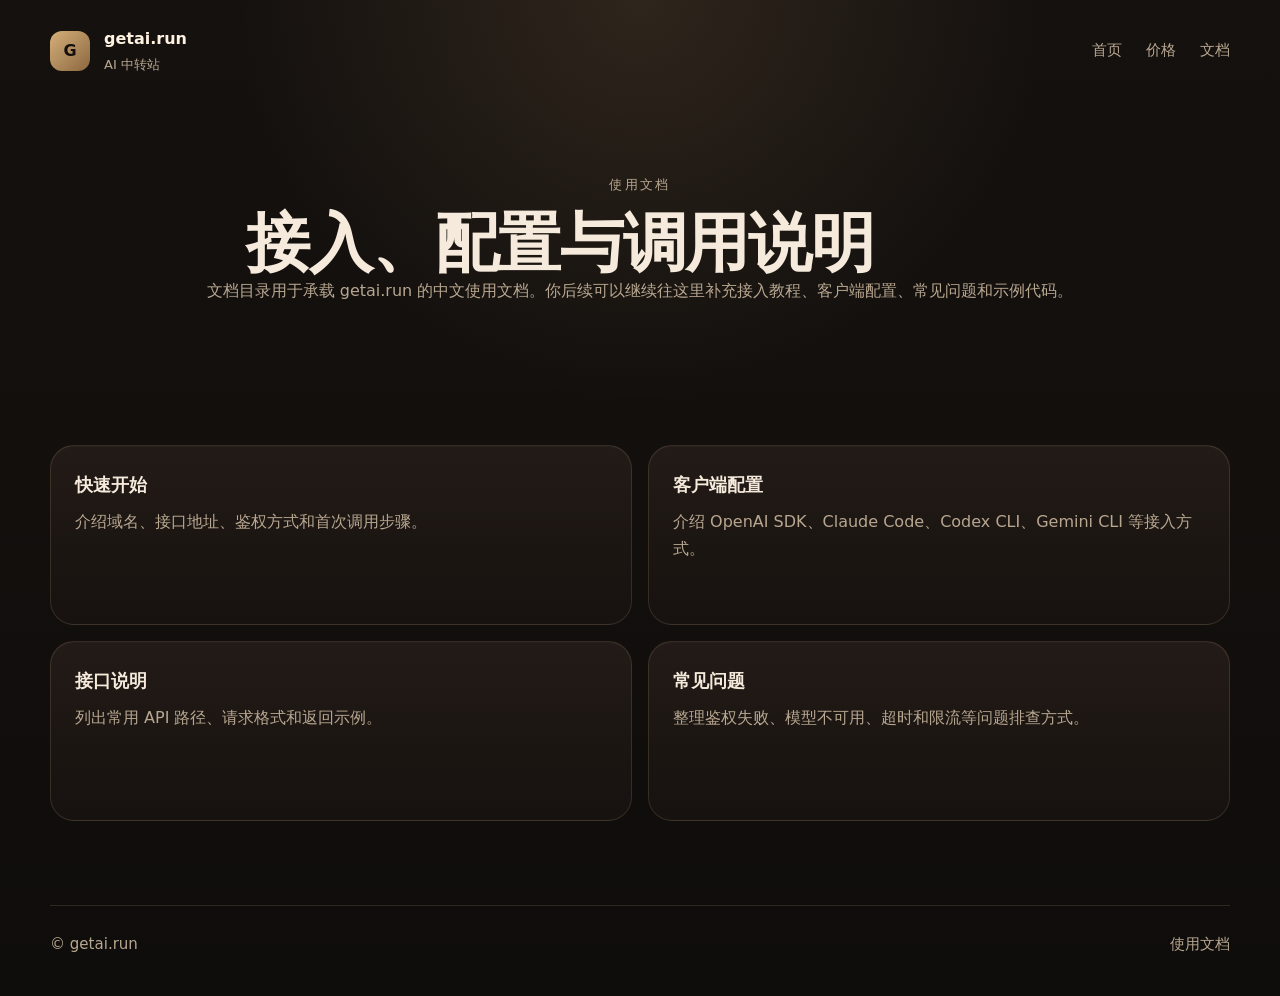
==== website/docs/index.html @ 45624e5b "feat: add pricing and docs pages" ====
<!doctype html>
<html lang="zh-CN">
  <head>
    <meta charset="utf-8">
    <meta name="viewport" content="width=device-width, initial-scale=1">
    <meta name="description" content="getai.run 使用文档。">
    <title>使用文档 | getai.run</title>
    <link rel="stylesheet" href="../styles.css">
  </head>
  <body>
    <div class="page-shell">
      <header class="site-header">
        <a class="brand" href="/" aria-label="getai.run 首页">
          <span class="brand-mark" aria-hidden="true">G</span>
          <div class="brand-text">
            <strong>getai.run</strong>
            <span>AI 中转站</span>
          </div>
        </a>
        <nav class="site-nav" aria-label="主导航">
          <a href="/">首页</a>
          <a href="/价格/">价格</a>
          <a href="/docs/">文档</a>
        </nav>
      </header>

      <main>
        <section class="cta-section page-section">
          <p class="eyebrow">使用文档</p>
          <h1 class="inner-title">接入、配置与调用说明</h1>
          <p>
            文档目录用于承载 getai.run 的中文使用文档。你后续可以继续往这里补充接入教程、客户端配置、常见问题和示例代码。
          </p>
        </section>

        <section class="section">
          <div class="card-grid docs-grid">
            <article class="info-card">
              <h3>快速开始</h3>
              <p>介绍域名、接口地址、鉴权方式和首次调用步骤。</p>
            </article>
            <article class="info-card">
              <h3>客户端配置</h3>
              <p>介绍 OpenAI SDK、Claude Code、Codex CLI、Gemini CLI 等接入方式。</p>
            </article>
            <article class="info-card">
              <h3>接口说明</h3>
              <p>列出常用 API 路径、请求格式和返回示例。</p>
            </article>
            <article class="info-card">
              <h3>常见问题</h3>
              <p>整理鉴权失败、模型不可用、超时和限流等问题排查方式。</p>
            </article>
          </div>
        </section>
      </main>

      <footer class="site-footer">
        <span>© getai.run</span>
        <span>使用文档</span>
      </footer>
    </div>
  </body>
</html>
---- website/styles.css ----
:root {
  color-scheme: dark;
  --bg: #0f0d0b;
  --bg-soft: #171311;
  --surface: rgba(28, 22, 19, 0.92);
  --surface-strong: #221a16;
  --surface-soft: rgba(255, 255, 255, 0.03);
  --text: #f5eadb;
  --muted: #b8a790;
  --line: rgba(210, 181, 138, 0.16);
  --gold: #c8a26a;
  --gold-strong: #e0b87d;
  --gold-soft: rgba(200, 162, 106, 0.16);
  --shadow: 0 24px 80px rgba(0, 0, 0, 0.45);
}

* {
  box-sizing: border-box;
}

html {
  scroll-behavior: smooth;
}

body {
  margin: 0;
  min-width: 320px;
  background:
    radial-gradient(circle at top, rgba(200, 162, 106, 0.14), transparent 34%),
    linear-gradient(180deg, #15110f 0%, #0f0d0b 100%);
  color: var(--text);
  font-family: "PingFang SC", "Noto Sans SC", "Microsoft YaHei", Inter, system-ui, sans-serif;
  line-height: 1.65;
}

a {
  color: inherit;
  text-decoration: none;
}

.page-shell {
  min-height: 100vh;
}

.site-header,
.hero,
.section,
.site-footer {
  width: min(1180px, calc(100% - 40px));
  margin: 0 auto;
}

.site-header {
  display: flex;
  align-items: center;
  justify-content: space-between;
  gap: 24px;
  padding: 26px 0 18px;
}

.brand {
  display: inline-flex;
  align-items: center;
  gap: 14px;
}

.brand-mark {
  display: grid;
  place-items: center;
  width: 40px;
  height: 40px;
  border-radius: 12px;
  background: linear-gradient(135deg, #d5b07a 0%, #8c673f 100%);
  color: #140f0c;
  font-weight: 900;
}

.brand-text {
  display: flex;
  flex-direction: column;
  gap: 2px;
}

.brand-text strong {
  font-size: 1rem;
  color: #fff2e0;
}

.brand-text span {
  font-size: 0.82rem;
  color: var(--muted);
}

.site-nav {
  display: flex;
  align-items: center;
  gap: 24px;
  color: var(--muted);
  font-size: 0.95rem;
}

.site-nav a:hover {
  color: var(--gold-strong);
}

.hero {
  display: grid;
  grid-template-columns: minmax(0, 1fr) minmax(380px, 470px);
  gap: 48px;
  align-items: center;
  padding: 68px 0 88px;
}

.eyebrow {
  margin: 0 0 14px;
  color: var(--gold-strong);
  font-size: 0.8rem;
  letter-spacing: 0.18em;
  text-transform: uppercase;
}

h1,
h2,
h3,
p {
  margin: 0;
  overflow-wrap: anywhere;
}

h1 {
  font-size: clamp(2.8rem, 6vw, 5.4rem);
  line-height: 1.06;
  letter-spacing: -0.02em;
  max-width: 760px;
}

h2 {
  font-size: clamp(2rem, 3.8vw, 3.2rem);
  line-height: 1.12;
}

h3 {
  font-size: 1.12rem;
}

.hero-text,
.section-text,
.info-card p,
.access-card p,
.cta-section p {
  color: var(--muted);
}

.hero-text {
  max-width: 660px;
  margin-top: 24px;
  font-size: 1.08rem;
}

.hero-actions {
  display: flex;
  flex-wrap: wrap;
  gap: 14px;
  margin-top: 32px;
}

.hero-actions.center {
  justify-content: center;
}

.button {
  display: inline-flex;
  align-items: center;
  justify-content: center;
  min-height: 48px;
  padding: 12px 20px;
  border-radius: 999px;
  font-weight: 700;
  transition: transform 0.18s ease, opacity 0.18s ease, background 0.18s ease;
}

.button:hover {
  transform: translateY(-1px);
}

.button-primary {
  background: linear-gradient(135deg, #d8b07a 0%, #b8864e 100%);
  color: #1a130f;
  box-shadow: 0 10px 30px rgba(200, 162, 106, 0.25);
}

.button-secondary {
  border: 1px solid var(--line);
  background: rgba(255, 255, 255, 0.04);
  color: var(--text);
}

.hero-notes {
  display: flex;
  flex-wrap: wrap;
  gap: 12px;
  margin-top: 22px;
  color: var(--muted);
  font-size: 0.95rem;
}

.hero-notes span {
  padding: 8px 12px;
  border: 1px solid var(--line);
  border-radius: 999px;
  background: rgba(255, 255, 255, 0.025);
}

.hero-panel {
  border: 1px solid var(--line);
  border-radius: 28px;
  background: linear-gradient(180deg, rgba(29, 23, 20, 0.98), rgba(18, 14, 12, 0.98));
  box-shadow: var(--shadow);
  overflow: hidden;
}

.panel-top {
  display: flex;
  gap: 8px;
  padding: 18px 20px;
  border-bottom: 1px solid rgba(255, 255, 255, 0.05);
  background: rgba(255, 255, 255, 0.02);
}

.panel-top span {
  width: 10px;
  height: 10px;
  border-radius: 50%;
  background: rgba(255, 255, 255, 0.22);
}

.panel-top span:nth-child(1) {
  background: #7a5740;
}

.panel-top span:nth-child(2) {
  background: #b38959;
}

.panel-top span:nth-child(3) {
  background: #e0b87d;
}

.panel-body {
  padding: 22px;
}

.terminal-line {
  display: flex;
  gap: 10px;
  padding: 14px 16px;
  border: 1px solid rgba(255, 255, 255, 0.06);
  border-radius: 16px;
  background: rgba(255, 255, 255, 0.025);
  color: #f8e8d3;
  font-family: ui-monospace, SFMono-Regular, Menlo, Consolas, monospace;
  font-size: 0.9rem;
}

.prompt {
  color: var(--gold-strong);
}

.flow-grid {
  display: grid;
  grid-template-columns: 1fr 1fr 1fr;
  gap: 14px;
  margin-top: 18px;
}

.flow-column,
.flow-core {
  display: flex;
  flex-direction: column;
  gap: 10px;
  padding: 18px;
  border: 1px solid rgba(255, 255, 255, 0.06);
  border-radius: 20px;
  background: var(--surface-soft);
}

.flow-column b,
.flow-core strong {
  color: #fff0da;
}

.flow-column span,
.flow-core em,
.flow-core small {
  color: var(--muted);
  font-style: normal;
}

.flow-column span {
  padding: 10px 12px;
  border-radius: 14px;
  background: rgba(255, 255, 255, 0.03);
}

.flow-core {
  justify-content: center;
  text-align: center;
  background: linear-gradient(180deg, rgba(200, 162, 106, 0.12), rgba(255, 255, 255, 0.03));
}

.flow-core strong {
  font-size: 1.5rem;
}

.section {
  padding: 84px 0;
}

.section-head {
  max-width: 760px;
  margin-bottom: 30px;
}

.section-head.compact {
  margin-bottom: 22px;
}

.card-grid {
  display: grid;
  grid-template-columns: repeat(4, minmax(0, 1fr));
  gap: 16px;
}

.info-card,
.access-card {
  padding: 24px;
  border: 1px solid var(--line);
  border-radius: 24px;
  background: linear-gradient(180deg, rgba(36, 28, 24, 0.95), rgba(24, 19, 16, 0.95));
  box-shadow: inset 0 1px 0 rgba(255, 255, 255, 0.02);
}

.info-card {
  min-height: 200px;
}

.info-card h3,
.access-card strong {
  margin-bottom: 10px;
  display: block;
}

.split {
  display: grid;
  grid-template-columns: minmax(0, 0.95fr) minmax(360px, 1fr);
  gap: 40px;
  align-items: center;
}

.tag-grid {
  display: grid;
  grid-template-columns: repeat(2, minmax(0, 1fr));
  gap: 14px;
}

.tag-grid span {
  padding: 18px 20px;
  border: 1px solid var(--line);
  border-radius: 18px;
  background: rgba(255, 255, 255, 0.03);
  color: #f0dfca;
}

.access-section {
  border-top: 1px solid var(--line);
  border-bottom: 1px solid var(--line);
}

.access-layout {
  display: grid;
  grid-template-columns: repeat(3, minmax(0, 1fr));
  gap: 16px;
}

.access-card small {
  display: inline-block;
  margin-bottom: 12px;
  color: var(--gold-strong);
}

.access-card.primary {
  background: linear-gradient(180deg, rgba(200, 162, 106, 0.14), rgba(35, 27, 23, 0.95));
}

.cta-section {
  width: min(920px, calc(100% - 40px));
  margin: 0 auto;
  padding: 100px 0 110px;
  text-align: center;
}

.page-section {
  padding-top: 80px;
  padding-bottom: 56px;
}

.inner-title {
  font-size: clamp(2.4rem, 5vw, 4rem);
  line-height: 1.08;
}

.docs-grid {
  grid-template-columns: repeat(2, minmax(0, 1fr));
}

.docs-grid .info-card {
  min-height: 180px;
}

.site-footer {
  display: flex;
  align-items: center;
  justify-content: space-between;
  gap: 20px;
  padding: 26px 0 40px;
  border-top: 1px solid var(--line);
  color: var(--muted);
  font-size: 0.94rem;
}

@media (max-width: 980px) {
  .hero,
  .split,
  .access-layout,
  .card-grid {
    grid-template-columns: 1fr;
  }

  .hero {
    padding-top: 44px;
  }

  .flow-grid {
    grid-template-columns: 1fr;
  }
}

@media (max-width: 720px) {
  .site-header,
  .site-footer {
    flex-direction: column;
    align-items: flex-start;
  }

  .site-nav {
    gap: 16px;
    flex-wrap: wrap;
  }

  .tag-grid,
  .docs-grid {
    grid-template-columns: 1fr;
  }

  h1 {
    font-size: 2.5rem;
  }
}
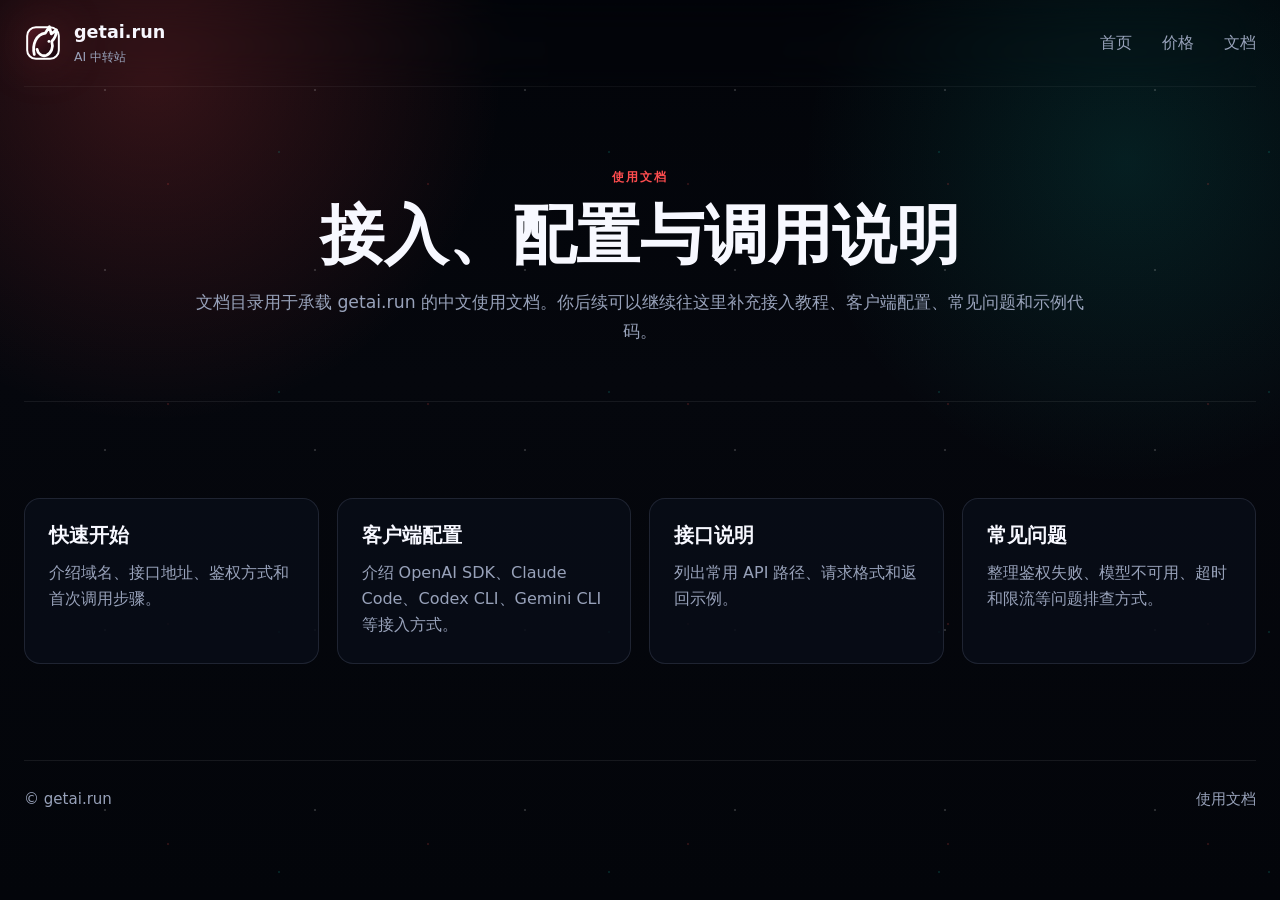
==== commit 20b35c8e: "feat: update website branding assets" ====
--- a/website/docs/index.html
+++ b/website/docs/index.html
@@ -5,13 +5,14 @@
     <meta name="viewport" content="width=device-width, initial-scale=1">
     <meta name="description" content="getai.run 使用文档。">
     <title>使用文档 | getai.run</title>
+    <link rel="icon" href="../brand-icon.svg" type="image/svg+xml">
     <link rel="stylesheet" href="../styles.css">
   </head>
   <body>
     <div class="page-shell">
       <header class="site-header">
         <a class="brand" href="/" aria-label="getai.run 首页">
-          <span class="brand-mark" aria-hidden="true">G</span>
+          <img class="brand-mark" src="../brand-icon.svg" alt="" aria-hidden="true">
           <div class="brand-text">
             <strong>getai.run</strong>
             <span>AI 中转站</span>
--- a/website/styles.css
+++ b/website/styles.css
@@ -1,17 +1,20 @@
 :root {
   color-scheme: dark;
-  --bg: #0f0d0b;
-  --bg-soft: #171311;
-  --surface: rgba(28, 22, 19, 0.92);
-  --surface-strong: #221a16;
-  --surface-soft: rgba(255, 255, 255, 0.03);
-  --text: #f5eadb;
-  --muted: #b8a790;
-  --line: rgba(210, 181, 138, 0.16);
-  --gold: #c8a26a;
-  --gold-strong: #e0b87d;
-  --gold-soft: rgba(200, 162, 106, 0.16);
-  --shadow: 0 24px 80px rgba(0, 0, 0, 0.45);
+  --bg: #05070d;
+  --bg-deep: #020409;
+  --surface: rgba(9, 13, 24, 0.86);
+  --surface-strong: #0b101c;
+  --surface-soft: rgba(255, 255, 255, 0.035);
+  --text: #f7f8ff;
+  --muted: #98a2ba;
+  --muted-strong: #c5cad8;
+  --line: rgba(138, 151, 184, 0.18);
+  --line-strong: rgba(159, 171, 205, 0.28);
+  --accent: #ff4d4f;
+  --accent-soft: rgba(255, 77, 79, 0.16);
+  --green: #00d59a;
+  --teal: #15d6c4;
+  --shadow: 0 28px 80px rgba(0, 0, 0, 0.48);
 }
 
 * {
@@ -26,16 +29,41 @@
   margin: 0;
   min-width: 320px;
   background:
-    radial-gradient(circle at top, rgba(200, 162, 106, 0.14), transparent 34%),
-    linear-gradient(180deg, #15110f 0%, #0f0d0b 100%);
+    radial-gradient(circle at 12% 8%, rgba(255, 77, 79, 0.2), transparent 25%),
+    radial-gradient(circle at 88% 18%, rgba(21, 214, 196, 0.12), transparent 24%),
+    linear-gradient(180deg, var(--bg-deep) 0%, var(--bg) 42%, #03050a 100%);
   color: var(--text);
-  font-family: "PingFang SC", "Noto Sans SC", "Microsoft YaHei", Inter, system-ui, sans-serif;
+  font-family: Inter, "PingFang SC", "Noto Sans SC", "Microsoft YaHei", system-ui, sans-serif;
   line-height: 1.65;
+}
+
+body::before {
+  position: fixed;
+  inset: 0;
+  z-index: -1;
+  background-image:
+    radial-gradient(circle, rgba(255, 255, 255, 0.42) 0 1px, transparent 1.5px),
+    radial-gradient(circle, rgba(255, 77, 79, 0.42) 0 1px, transparent 1.5px),
+    radial-gradient(circle, rgba(21, 214, 196, 0.38) 0 1px, transparent 1.5px);
+  background-position: 0 0, 38px 74px, 114px 32px;
+  background-size: 210px 180px, 260px 220px, 330px 240px;
+  content: "";
+  opacity: 0.38;
+  pointer-events: none;
 }
 
 a {
   color: inherit;
   text-decoration: none;
+}
+
+h1,
+h2,
+h3,
+p,
+summary {
+  margin: 0;
+  overflow-wrap: anywhere;
 }
 
 .page-shell {
@@ -46,137 +74,204 @@
 .hero,
 .section,
 .site-footer {
-  width: min(1180px, calc(100% - 40px));
+  width: min(1260px, calc(100% - 48px));
   margin: 0 auto;
 }
 
 .site-header {
+  position: sticky;
+  top: 0;
+  z-index: 10;
   display: flex;
   align-items: center;
   justify-content: space-between;
   gap: 24px;
-  padding: 26px 0 18px;
+  padding: 18px 0;
+  border-bottom: 1px solid rgba(255, 255, 255, 0.05);
+  backdrop-filter: blur(18px);
 }
 
 .brand {
   display: inline-flex;
   align-items: center;
-  gap: 14px;
+  gap: 12px;
+  min-width: max-content;
+  font-size: 1.1rem;
+  letter-spacing: 0;
+}
+
+.brand-text {
+  display: flex;
+  flex-direction: column;
+  gap: 0;
+}
+
+.brand-text span {
+  color: var(--muted);
+  font-size: 0.78rem;
 }
 
 .brand-mark {
+  width: 38px;
+  height: 38px;
+  display: block;
+  border-radius: 10px;
+  object-fit: contain;
+  filter: drop-shadow(0 0 24px rgba(255, 77, 79, 0.24));
+}
+
+.site-nav {
+  display: flex;
+  align-items: center;
+  gap: 30px;
+  color: var(--muted);
+  font-size: 0.98rem;
+}
+
+.header-actions {
+  display: flex;
+  align-items: center;
+  gap: 10px;
+  min-width: max-content;
+}
+
+.hidden {
+  display: none !important;
+}
+
+.site-nav a {
+  transition: color 0.18s ease;
+}
+
+.site-nav a:hover {
+  color: var(--accent);
+}
+
+.hero {
+  padding: 44px 0 76px;
+}
+
+.hero-head,
+.section-head {
+  max-width: 820px;
+}
+
+.hero-head {
+  margin: 0 auto 42px;
+  text-align: center;
+}
+
+.eyebrow {
+  margin-bottom: 14px;
+  color: var(--accent);
+  font-size: 0.78rem;
+  font-weight: 800;
+  letter-spacing: 0.16em;
+  text-transform: uppercase;
+}
+
+h1 {
+  font-size: clamp(3.8rem, 7.2vw, 7.25rem);
+  line-height: 1.02;
+  letter-spacing: 0;
+}
+
+h2 {
+  font-size: clamp(2rem, 4vw, 3.3rem);
+  line-height: 1.12;
+  letter-spacing: 0;
+}
+
+h3 {
+  font-size: 1.22rem;
+  line-height: 1.35;
+  letter-spacing: 0;
+}
+
+.hero-text,
+.section-head p,
+.steps p,
+.feature-item p,
+.showcase-card p,
+.faq-list p {
+  color: var(--muted);
+}
+
+.hero-text {
+  max-width: 760px;
+  margin: 16px auto 0;
+  font-size: 1.08rem;
+}
+
+.quickstart-layout {
+  display: grid;
+  grid-template-columns: minmax(280px, 0.7fr) minmax(460px, 1.3fr);
+  gap: 42px;
+  align-items: center;
+}
+
+.steps {
+  display: grid;
+  gap: 34px;
+  margin: 0;
+  padding: 0;
+  list-style: none;
+}
+
+.steps li {
+  display: grid;
+  grid-template-columns: 48px 1fr;
+  gap: 18px;
+  align-items: start;
+}
+
+.step-index {
   display: grid;
   place-items: center;
-  width: 40px;
-  height: 40px;
-  border-radius: 12px;
-  background: linear-gradient(135deg, #d5b07a 0%, #8c673f 100%);
-  color: #140f0c;
+  width: 44px;
+  height: 44px;
+  border-radius: 50%;
+  background: linear-gradient(145deg, #2bc6a4, #277d70);
+  color: #fff;
+  font-size: 1.05rem;
   font-weight: 900;
-}
-
-.brand-text {
-  display: flex;
-  flex-direction: column;
-  gap: 2px;
-}
-
-.brand-text strong {
-  font-size: 1rem;
-  color: #fff2e0;
-}
-
-.brand-text span {
-  font-size: 0.82rem;
-  color: var(--muted);
-}
-
-.site-nav {
-  display: flex;
-  align-items: center;
-  gap: 24px;
-  color: var(--muted);
+  box-shadow: 0 0 34px rgba(21, 214, 196, 0.22);
+}
+
+.steps h2 {
+  margin-bottom: 8px;
+  font-size: 1.2rem;
+}
+
+.steps p {
+  max-width: 520px;
   font-size: 0.95rem;
 }
 
-.site-nav a:hover {
-  color: var(--gold-strong);
-}
-
-.hero {
-  display: grid;
-  grid-template-columns: minmax(0, 1fr) minmax(380px, 470px);
-  gap: 48px;
-  align-items: center;
-  padding: 68px 0 88px;
-}
-
-.eyebrow {
-  margin: 0 0 14px;
-  color: var(--gold-strong);
-  font-size: 0.8rem;
-  letter-spacing: 0.18em;
-  text-transform: uppercase;
-}
-
-h1,
-h2,
-h3,
-p {
-  margin: 0;
-  overflow-wrap: anywhere;
-}
-
-h1 {
-  font-size: clamp(2.8rem, 6vw, 5.4rem);
-  line-height: 1.06;
-  letter-spacing: -0.02em;
-  max-width: 760px;
-}
-
-h2 {
-  font-size: clamp(2rem, 3.8vw, 3.2rem);
-  line-height: 1.12;
-}
-
-h3 {
-  font-size: 1.12rem;
-}
-
-.hero-text,
-.section-text,
-.info-card p,
-.access-card p,
-.cta-section p {
-  color: var(--muted);
-}
-
-.hero-text {
-  max-width: 660px;
-  margin-top: 24px;
-  font-size: 1.08rem;
-}
-
-.hero-actions {
+.step-actions {
   display: flex;
   flex-wrap: wrap;
-  gap: 14px;
-  margin-top: 32px;
-}
-
-.hero-actions.center {
-  justify-content: center;
+  gap: 12px;
+  margin-top: 14px;
 }
 
 .button {
   display: inline-flex;
   align-items: center;
   justify-content: center;
-  min-height: 48px;
-  padding: 12px 20px;
-  border-radius: 999px;
-  font-weight: 700;
-  transition: transform 0.18s ease, opacity 0.18s ease, background 0.18s ease;
+  min-height: 40px;
+  padding: 8px 17px;
+  border: 1px solid var(--line-strong);
+  border-radius: 8px;
+  font-weight: 800;
+  line-height: 1.2;
+  transition: border-color 0.18s ease, color 0.18s ease, transform 0.18s ease, background 0.18s ease;
+}
+
+.button.compact {
+  min-height: 36px;
+  padding: 7px 13px;
+  font-size: 0.92rem;
 }
 
 .button:hover {
@@ -184,285 +279,892 @@
 }
 
 .button-primary {
-  background: linear-gradient(135deg, #d8b07a 0%, #b8864e 100%);
-  color: #1a130f;
-  box-shadow: 0 10px 30px rgba(200, 162, 106, 0.25);
+  border-color: rgba(43, 198, 164, 0.55);
+  background: linear-gradient(135deg, #2bc6a4, #267e74);
+  color: #fff;
 }
 
 .button-secondary {
-  border: 1px solid var(--line);
   background: rgba(255, 255, 255, 0.04);
   color: var(--text);
 }
 
-.hero-notes {
+.button-secondary:hover {
+  border-color: var(--accent);
+  color: var(--accent);
+}
+
+.code-window {
+  overflow: hidden;
+  border: 1px solid var(--line-strong);
+  border-radius: 14px;
+  background: rgba(4, 6, 11, 0.94);
+  box-shadow: var(--shadow), inset 0 1px 0 rgba(255, 255, 255, 0.05);
+}
+
+.window-bar {
+  display: flex;
+  align-items: center;
+  gap: 9px;
+  min-height: 50px;
+  padding: 0 18px;
+  border-bottom: 1px solid var(--line);
+  background: rgba(255, 255, 255, 0.055);
+}
+
+.dot {
+  width: 12px;
+  height: 12px;
+  border-radius: 50%;
+}
+
+.dot.red {
+  background: #ff5f57;
+}
+
+.dot.yellow {
+  background: #ffbd2e;
+}
+
+.dot.green {
+  background: #28c840;
+}
+
+.window-title {
+  margin-left: 18px;
+  color: #6f7587;
+  font-family: ui-monospace, SFMono-Regular, Menlo, Consolas, monospace;
+  font-weight: 800;
+}
+
+.code-tabs {
+  display: flex;
+  min-height: 50px;
+  border-bottom: 1px solid var(--line);
+  background: rgba(255, 255, 255, 0.035);
+  color: #7f8495;
+  font-family: ui-monospace, SFMono-Regular, Menlo, Consolas, monospace;
+  font-weight: 800;
+}
+
+.code-tabs span {
+  display: grid;
+  place-items: center;
+  min-width: 88px;
+  padding: 0 16px;
+}
+
+.code-tabs .active {
+  border-right: 1px solid var(--line);
+  border-left: 1px solid var(--line);
+  background: rgba(0, 0, 0, 0.22);
+  color: var(--text);
+}
+
+pre {
+  margin: 0;
+  padding: 22px 28px;
+  overflow: auto;
+  color: var(--green);
+  font-family: ui-monospace, SFMono-Regular, Menlo, Consolas, monospace;
+  font-size: 0.9rem;
+  line-height: 1.42;
+}
+
+.section {
+  padding: 96px 0;
+  border-top: 1px solid rgba(255, 255, 255, 0.07);
+}
+
+.centered {
+  margin: 0 auto 62px;
+  text-align: center;
+}
+
+.centered p {
+  margin-top: 18px;
+  font-size: 1.08rem;
+}
+
+.feature-grid {
+  display: grid;
+  grid-template-columns: repeat(3, minmax(0, 1fr));
+  gap: 54px 76px;
+}
+
+.feature-item {
+  display: grid;
+  grid-template-columns: 58px 1fr;
+  gap: 20px;
+  align-items: start;
+}
+
+.feature-icon {
+  display: grid;
+  place-items: center;
+  width: 48px;
+  height: 48px;
+  border: 1px solid var(--line-strong);
+  border-radius: 10px;
+  background: rgba(255, 255, 255, 0.04);
+  color: var(--text);
+  font-size: 1.45rem;
+  font-weight: 900;
+}
+
+.feature-item h3 {
+  margin-bottom: 8px;
+  font-size: 1.08rem;
+}
+
+.feature-item p {
+  font-size: 1rem;
+}
+
+.showcase-section {
+  padding-top: 86px;
+}
+
+.showcase-head {
+  display: flex;
+  align-items: center;
+  justify-content: space-between;
+  gap: 24px;
+  margin-bottom: 42px;
+}
+
+.showcase-head h2 {
+  font-size: clamp(2rem, 3.5vw, 3rem);
+}
+
+.showcase-head h2 span,
+.showcase-head a,
+.card-top a {
+  color: var(--accent);
+}
+
+.showcase-head a,
+.card-top a {
+  font-size: 1.2rem;
+  font-weight: 800;
+}
+
+.showcase-grid {
+  display: grid;
+  grid-template-columns: repeat(2, minmax(0, 1fr));
+  gap: 28px;
+}
+
+.showcase-card {
+  min-height: 390px;
+  padding: 32px;
+  border: 1px solid var(--line-strong);
+  border-radius: 24px;
+  background: linear-gradient(180deg, rgba(12, 16, 28, 0.82), rgba(8, 12, 22, 0.88));
+  box-shadow: inset 0 1px 0 rgba(255, 255, 255, 0.04);
+}
+
+.card-top {
+  display: flex;
+  justify-content: space-between;
+  gap: 20px;
+  margin-bottom: 28px;
+}
+
+.card-top span,
+.tags span {
+  display: inline-flex;
+  align-items: center;
+  min-height: 34px;
+  padding: 5px 16px;
+  border: 1px solid var(--line);
+  border-radius: 999px;
+  color: #7f8aa6;
+  font-weight: 800;
+}
+
+.showcase-card h3 {
+  max-width: 560px;
+  font-size: clamp(1.45rem, 2.3vw, 2.1rem);
+}
+
+.showcase-card p {
+  margin-top: 26px;
+  font-size: 1.12rem;
+}
+
+.tags {
   display: flex;
   flex-wrap: wrap;
   gap: 12px;
-  margin-top: 22px;
+  margin-top: 30px;
+}
+
+.faq-section {
+  padding-bottom: 116px;
+}
+
+.faq-list {
+  overflow: hidden;
+  border: 1px solid rgba(255, 255, 255, 0.1);
+  border-radius: 14px;
+  background: rgba(0, 0, 0, 0.14);
+}
+
+.faq-list details + details {
+  border-top: 1px solid rgba(255, 255, 255, 0.08);
+}
+
+.faq-list summary {
+  position: relative;
+  display: block;
+  padding: 24px 56px 24px 24px;
+  cursor: pointer;
+  font-size: 1.08rem;
+  font-weight: 850;
+}
+
+.faq-list summary:focus {
+  outline: none;
+}
+
+.faq-list summary:focus-visible {
+  box-shadow: inset 0 0 0 2px rgba(255, 77, 79, 0.72);
+}
+
+.faq-list summary::after {
+  position: absolute;
+  top: 50%;
+  right: 24px;
+  color: var(--muted-strong);
+  content: "⌄";
+  transform: translateY(-50%);
+}
+
+.faq-list details[open] summary::after {
+  content: "⌃";
+}
+
+.faq-list p {
+  max-width: 900px;
+  padding: 0 24px 24px;
+}
+
+.faq-list a {
+  color: var(--accent);
+}
+
+.site-footer {
+  display: flex;
+  align-items: center;
+  justify-content: space-between;
+  gap: 20px;
+  padding: 26px 0 40px;
+  border-top: 1px solid rgba(255, 255, 255, 0.08);
   color: var(--muted);
-  font-size: 0.95rem;
-}
-
-.hero-notes span {
-  padding: 8px 12px;
+  font-size: 0.94rem;
+}
+
+.console-app {
+  display: grid;
+  min-height: calc(100vh - 1px);
+  grid-template-columns: 260px minmax(0, 1fr);
+  border-top: 1px solid var(--line);
+  background:
+    radial-gradient(circle at 18% 12%, rgba(255, 77, 79, 0.18), transparent 22%),
+    radial-gradient(circle at 92% 4%, rgba(21, 214, 196, 0.14), transparent 24%),
+    rgba(4, 7, 15, 0.72);
+}
+
+.console-sidebar {
+  position: sticky;
+  top: 0;
+  height: 100vh;
+  padding: 22px 14px;
+  border-right: 1px solid var(--line);
+  background: rgba(9, 13, 24, 0.72);
+  backdrop-filter: blur(18px);
+}
+
+.console-brand {
+  margin: 0 8px 28px;
+}
+
+.console-nav {
+  display: grid;
+  gap: 8px;
+}
+
+.console-nav button,
+.icon-button,
+.text-button {
+  border: 0;
+  color: inherit;
+  font: inherit;
+  cursor: pointer;
+}
+
+.console-nav button {
+  min-height: 46px;
+  padding: 0 16px;
+  border-radius: 10px;
+  background: transparent;
+  color: var(--muted-strong);
+  text-align: left;
+}
+
+.console-nav button:hover,
+.console-nav button.active {
+  background: rgba(255, 255, 255, 0.07);
+  color: var(--text);
+}
+
+.console-main {
+  min-width: 0;
+  padding: 24px 34px 54px;
+}
+
+.console-topbar {
+  display: flex;
+  align-items: center;
+  justify-content: space-between;
+  gap: 24px;
+  min-height: 74px;
+  margin-bottom: 32px;
+}
+
+.console-topbar h1 {
+  font-size: 1.6rem;
+}
+
+.console-user {
+  display: flex;
+  align-items: center;
+  gap: 10px;
+}
+
+.balance-pill,
+.user-pill {
+  display: inline-flex;
+  align-items: center;
+  min-height: 36px;
+  padding: 0 14px;
   border: 1px solid var(--line);
   border-radius: 999px;
-  background: rgba(255, 255, 255, 0.025);
-}
-
-.hero-panel {
+  background: rgba(255, 255, 255, 0.055);
+  color: var(--muted-strong);
+  font-weight: 800;
+}
+
+.balance-pill {
+  color: #7fb5ff;
+}
+
+.console-panel {
+  display: none;
+}
+
+.console-panel.active {
+  display: grid;
+  gap: 22px;
+}
+
+.metric-grid {
+  display: grid;
+  grid-template-columns: repeat(3, minmax(0, 1fr));
+  gap: 16px;
+}
+
+.metric-card,
+.console-card,
+.data-table,
+.plan-card {
+  border: 1px solid var(--line-strong);
+  border-radius: 16px;
+  background: rgba(12, 18, 31, 0.82);
+  box-shadow: inset 0 1px 0 rgba(255, 255, 255, 0.04);
+}
+
+.metric-card {
+  padding: 22px;
+}
+
+.metric-card span,
+.console-card p,
+.console-toolbar p,
+.table-row small,
+.plan-card p {
+  color: var(--muted);
+}
+
+.metric-card strong {
+  display: block;
+  margin-top: 8px;
+  font-size: 2rem;
+  line-height: 1.15;
+}
+
+.console-card {
+  padding: 24px;
+}
+
+.console-card-head,
+.console-toolbar,
+.table-row {
+  display: flex;
+  align-items: center;
+  justify-content: space-between;
+  gap: 18px;
+}
+
+.console-card h2,
+.console-toolbar h2 {
+  font-size: 1.35rem;
+}
+
+.console-card p {
+  margin-top: 6px;
+}
+
+.console-code {
+  margin-top: 18px;
   border: 1px solid var(--line);
-  border-radius: 28px;
-  background: linear-gradient(180deg, rgba(29, 23, 20, 0.98), rgba(18, 14, 12, 0.98));
+  border-radius: 12px;
+  background: rgba(0, 0, 0, 0.24);
+}
+
+.console-toolbar {
+  min-height: 54px;
+}
+
+.search-box {
+  width: min(360px, 100%);
+  min-height: 44px;
+  padding: 10px 16px;
+  border: 1px solid var(--line-strong);
+  border-radius: 10px;
+  background: rgba(255, 255, 255, 0.055);
+  color: var(--muted);
+}
+
+.icon-button {
+  display: grid;
+  place-items: center;
+  width: 44px;
+  height: 44px;
+  border: 1px solid var(--line-strong);
+  border-radius: 10px;
+  background: rgba(255, 255, 255, 0.055);
+}
+
+.data-table {
+  overflow: hidden;
+}
+
+.table-head,
+.table-row {
+  display: grid;
+  grid-template-columns: 1.1fr 1.1fr 0.9fr 0.8fr 1fr;
+  gap: 16px;
+  align-items: center;
+  padding: 16px 18px;
+}
+
+.orders-table .table-head,
+.orders-table .table-row {
+  grid-template-columns: 1fr 1fr 1fr 1fr 0.7fr;
+}
+
+.table-head {
+  background: rgba(255, 255, 255, 0.07);
+  color: var(--muted-strong);
+  font-weight: 850;
+}
+
+.table-row + .table-row {
+  border-top: 1px solid rgba(255, 255, 255, 0.06);
+}
+
+.key-prefix,
+.status-pill {
+  display: inline-flex;
+  width: fit-content;
+  min-height: 28px;
+  align-items: center;
+  padding: 3px 9px;
+  border-radius: 8px;
+  background: rgba(127, 181, 255, 0.14);
+  color: #7fb5ff;
+  font-family: ui-monospace, SFMono-Regular, Menlo, Consolas, monospace;
+  font-weight: 800;
+}
+
+.status-pill {
+  background: rgba(0, 213, 154, 0.12);
+  color: var(--green);
+  font-family: inherit;
+}
+
+.row-actions {
+  display: flex;
+  flex-wrap: wrap;
+  gap: 8px;
+}
+
+.row-actions button {
+  min-height: 32px;
+}
+
+.plan-grid {
+  display: grid;
+  grid-template-columns: repeat(3, minmax(0, 1fr));
+  gap: 16px;
+  margin-top: 22px;
+}
+
+.plan-card {
+  padding: 22px;
+}
+
+.plan-card strong {
+  display: block;
+  margin: 12px 0;
+  font-size: 2rem;
+}
+
+.auth-dialog {
+  width: min(560px, calc(100% - 36px));
+  padding: 0;
+  border: 1px solid var(--line-strong);
+  border-radius: 18px;
+  background: rgba(13, 19, 33, 0.98);
+  color: var(--text);
   box-shadow: var(--shadow);
-  overflow: hidden;
-}
-
-.panel-top {
-  display: flex;
+}
+
+.auth-dialog::backdrop {
+  background: rgba(2, 4, 9, 0.72);
+  backdrop-filter: blur(8px);
+}
+
+.auth-card {
+  position: relative;
+  display: grid;
+  gap: 16px;
+  padding: 34px;
+}
+
+.auth-card h2 {
+  font-size: 1.8rem;
+}
+
+.auth-card label {
+  display: grid;
   gap: 8px;
-  padding: 18px 20px;
-  border-bottom: 1px solid rgba(255, 255, 255, 0.05);
-  background: rgba(255, 255, 255, 0.02);
-}
-
-.panel-top span {
-  width: 10px;
-  height: 10px;
-  border-radius: 50%;
-  background: rgba(255, 255, 255, 0.22);
-}
-
-.panel-top span:nth-child(1) {
-  background: #7a5740;
-}
-
-.panel-top span:nth-child(2) {
-  background: #b38959;
-}
-
-.panel-top span:nth-child(3) {
-  background: #e0b87d;
-}
-
-.panel-body {
-  padding: 22px;
-}
-
-.terminal-line {
-  display: flex;
+  color: var(--muted-strong);
+  font-weight: 850;
+}
+
+.auth-card input,
+.auth-card select {
+  width: 100%;
+  min-height: 48px;
+  padding: 0 14px;
+  border: 1px solid var(--line-strong);
+  border-radius: 10px;
+  background: rgba(255, 255, 255, 0.055);
+  color: var(--text);
+  font: inherit;
+}
+
+.code-input-row {
+  display: grid;
+  grid-template-columns: minmax(0, 1fr) max-content;
   gap: 10px;
-  padding: 14px 16px;
-  border: 1px solid rgba(255, 255, 255, 0.06);
-  border-radius: 16px;
-  background: rgba(255, 255, 255, 0.025);
-  color: #f8e8d3;
-  font-family: ui-monospace, SFMono-Regular, Menlo, Consolas, monospace;
-  font-size: 0.9rem;
-}
-
-.prompt {
-  color: var(--gold-strong);
-}
-
-.flow-grid {
-  display: grid;
-  grid-template-columns: 1fr 1fr 1fr;
-  gap: 14px;
+}
+
+.dialog-close {
+  position: absolute;
+  top: 18px;
+  right: 18px;
+  border: 0;
+  background: transparent;
+  color: var(--muted);
+  font-size: 1.7rem;
+  cursor: pointer;
+}
+
+.text-button {
+  background: transparent;
+  color: var(--accent);
+  font-weight: 850;
+}
+
+.form-error {
+  min-height: 20px;
+  color: var(--accent);
+}
+
+.new-key-box {
+  display: grid;
+  gap: 10px;
+  padding: 14px;
+  border: 1px solid rgba(0, 213, 154, 0.28);
+  border-radius: 12px;
+  background: rgba(0, 213, 154, 0.08);
+}
+
+.new-key-box code {
+  overflow-wrap: anywhere;
+  color: var(--green);
+}
+
+.cta-section {
+  width: min(920px, calc(100% - 48px));
+  margin: 0 auto;
+  padding: 100px 0;
+  text-align: center;
+}
+
+.cta-section p:not(.eyebrow) {
   margin-top: 18px;
-}
-
-.flow-column,
-.flow-core {
-  display: flex;
-  flex-direction: column;
-  gap: 10px;
-  padding: 18px;
-  border: 1px solid rgba(255, 255, 255, 0.06);
-  border-radius: 20px;
-  background: var(--surface-soft);
-}
-
-.flow-column b,
-.flow-core strong {
-  color: #fff0da;
-}
-
-.flow-column span,
-.flow-core em,
-.flow-core small {
   color: var(--muted);
-  font-style: normal;
-}
-
-.flow-column span {
-  padding: 10px 12px;
-  border-radius: 14px;
-  background: rgba(255, 255, 255, 0.03);
-}
-
-.flow-core {
-  justify-content: center;
-  text-align: center;
-  background: linear-gradient(180deg, rgba(200, 162, 106, 0.12), rgba(255, 255, 255, 0.03));
-}
-
-.flow-core strong {
-  font-size: 1.5rem;
-}
-
-.section {
-  padding: 84px 0;
-}
-
-.section-head {
-  max-width: 760px;
-  margin-bottom: 30px;
-}
-
-.section-head.compact {
-  margin-bottom: 22px;
+  font-size: 1.08rem;
+}
+
+.page-section {
+  padding-top: 80px;
+  padding-bottom: 56px;
+}
+
+.inner-title {
+  font-size: clamp(2.4rem, 5vw, 4rem);
+  line-height: 1.08;
+}
+
+.docs-grid {
+  display: grid;
+  grid-template-columns: repeat(2, minmax(0, 1fr));
+  gap: 18px;
 }
 
 .card-grid {
   display: grid;
   grid-template-columns: repeat(4, minmax(0, 1fr));
-  gap: 16px;
+  gap: 18px;
+}
+
+.access-section {
+  border-top: 1px solid rgba(255, 255, 255, 0.07);
+}
+
+.access-layout {
+  display: grid;
+  grid-template-columns: repeat(3, minmax(0, 1fr));
+  gap: 18px;
 }
 
 .info-card,
 .access-card {
   padding: 24px;
   border: 1px solid var(--line);
-  border-radius: 24px;
-  background: linear-gradient(180deg, rgba(36, 28, 24, 0.95), rgba(24, 19, 16, 0.95));
-  box-shadow: inset 0 1px 0 rgba(255, 255, 255, 0.02);
-}
-
-.info-card {
-  min-height: 200px;
+  border-radius: 16px;
+  background: var(--surface);
 }
 
 .info-card h3,
 .access-card strong {
+  display: block;
   margin-bottom: 10px;
-  display: block;
-}
-
-.split {
-  display: grid;
-  grid-template-columns: minmax(0, 0.95fr) minmax(360px, 1fr);
-  gap: 40px;
-  align-items: center;
-}
-
-.tag-grid {
-  display: grid;
-  grid-template-columns: repeat(2, minmax(0, 1fr));
-  gap: 14px;
-}
-
-.tag-grid span {
-  padding: 18px 20px;
-  border: 1px solid var(--line);
-  border-radius: 18px;
-  background: rgba(255, 255, 255, 0.03);
-  color: #f0dfca;
-}
-
-.access-section {
-  border-top: 1px solid var(--line);
-  border-bottom: 1px solid var(--line);
-}
-
-.access-layout {
-  display: grid;
-  grid-template-columns: repeat(3, minmax(0, 1fr));
-  gap: 16px;
 }
 
 .access-card small {
   display: inline-block;
   margin-bottom: 12px;
-  color: var(--gold-strong);
+  color: var(--accent);
+  font-weight: 800;
 }
 
 .access-card.primary {
-  background: linear-gradient(180deg, rgba(200, 162, 106, 0.14), rgba(35, 27, 23, 0.95));
-}
-
-.cta-section {
-  width: min(920px, calc(100% - 40px));
-  margin: 0 auto;
-  padding: 100px 0 110px;
-  text-align: center;
-}
-
-.page-section {
-  padding-top: 80px;
-  padding-bottom: 56px;
-}
-
-.inner-title {
-  font-size: clamp(2.4rem, 5vw, 4rem);
-  line-height: 1.08;
-}
-
-.docs-grid {
-  grid-template-columns: repeat(2, minmax(0, 1fr));
-}
-
-.docs-grid .info-card {
-  min-height: 180px;
-}
-
-.site-footer {
-  display: flex;
-  align-items: center;
-  justify-content: space-between;
-  gap: 20px;
-  padding: 26px 0 40px;
-  border-top: 1px solid var(--line);
+  background: linear-gradient(180deg, rgba(255, 77, 79, 0.12), rgba(9, 13, 24, 0.9));
+}
+
+.info-card p,
+.access-card p {
   color: var(--muted);
-  font-size: 0.94rem;
-}
-
-@media (max-width: 980px) {
+}
+
+@media (max-width: 900px) {
+  .quickstart-layout,
+  .feature-grid,
+  .showcase-grid,
+  .card-grid,
+  .access-layout,
+  .console-app,
+  .metric-grid,
+  .plan-grid {
+    grid-template-columns: 1fr;
+  }
+
+  .console-sidebar {
+    position: static;
+    height: auto;
+  }
+
+  .console-nav {
+    grid-template-columns: repeat(3, minmax(0, 1fr));
+  }
+
+  .table-head,
+  .table-row,
+  .orders-table .table-head,
+  .orders-table .table-row {
+    grid-template-columns: 1fr;
+  }
+
+  .quickstart-layout {
+    gap: 46px;
+  }
+
+  .feature-grid {
+    gap: 34px;
+  }
+
+  .showcase-card {
+    min-height: 0;
+  }
+}
+
+@media (max-width: 760px) {
+  .site-header,
+  .site-footer,
+  .showcase-head,
+  .console-topbar,
+  .console-card-head,
+  .console-toolbar {
+    align-items: flex-start;
+    flex-direction: column;
+  }
+
+  .site-header,
   .hero,
-  .split,
-  .access-layout,
-  .card-grid {
-    grid-template-columns: 1fr;
+  .section,
+  .cta-section,
+  .site-footer {
+    width: min(100% - 32px, 1260px);
+  }
+
+  .site-header {
+    position: static;
+  }
+
+  .site-nav {
+    gap: 14px 18px;
+    flex-wrap: wrap;
+  }
+
+  .header-actions,
+  .console-user {
+    flex-wrap: wrap;
+  }
+
+  .console-main {
+    padding: 22px 16px 46px;
   }
 
   .hero {
-    padding-top: 44px;
-  }
-
-  .flow-grid {
-    grid-template-columns: 1fr;
-  }
-}
-
-@media (max-width: 720px) {
-  .site-header,
-  .site-footer {
-    flex-direction: column;
-    align-items: flex-start;
-  }
-
-  .site-nav {
+    padding: 46px 0 74px;
+  }
+
+  .hero-head {
+    margin-bottom: 42px;
+    text-align: left;
+  }
+
+  h1 {
+    font-size: 2.75rem;
+  }
+
+  .quickstart-layout {
+    grid-template-columns: minmax(0, 1fr);
+  }
+
+  .steps li {
+    grid-template-columns: 42px 1fr;
     gap: 16px;
-    flex-wrap: wrap;
-  }
-
-  .tag-grid,
+  }
+
+  .step-index {
+    width: 38px;
+    height: 38px;
+  }
+
+  .code-tabs {
+    overflow-x: auto;
+  }
+
+  pre {
+    padding: 20px;
+    font-size: 0.82rem;
+  }
+
+  .section {
+    padding: 72px 0;
+  }
+
+  .centered {
+    margin-bottom: 40px;
+    text-align: left;
+  }
+
+  .feature-item {
+    grid-template-columns: 50px 1fr;
+    gap: 16px;
+  }
+
+  .showcase-card {
+    padding: 24px;
+    border-radius: 18px;
+  }
+
   .docs-grid {
     grid-template-columns: 1fr;
   }
+}
+
+@media (max-width: 480px) {
+  .brand {
+    font-size: 1rem;
+  }
+
+  .site-nav {
+    font-size: 0.92rem;
+  }
 
   h1 {
-    font-size: 2.5rem;
-  }
-}
+    font-size: 2.25rem;
+  }
+
+  h2 {
+    font-size: 2rem;
+  }
+
+  .step-actions {
+    align-items: stretch;
+    flex-direction: column;
+  }
+
+  .button {
+    width: 100%;
+  }
+
+  .window-title {
+    margin-left: 8px;
+    font-size: 0.78rem;
+  }
+
+  .card-top {
+    align-items: flex-start;
+    flex-direction: column;
+  }
+}
